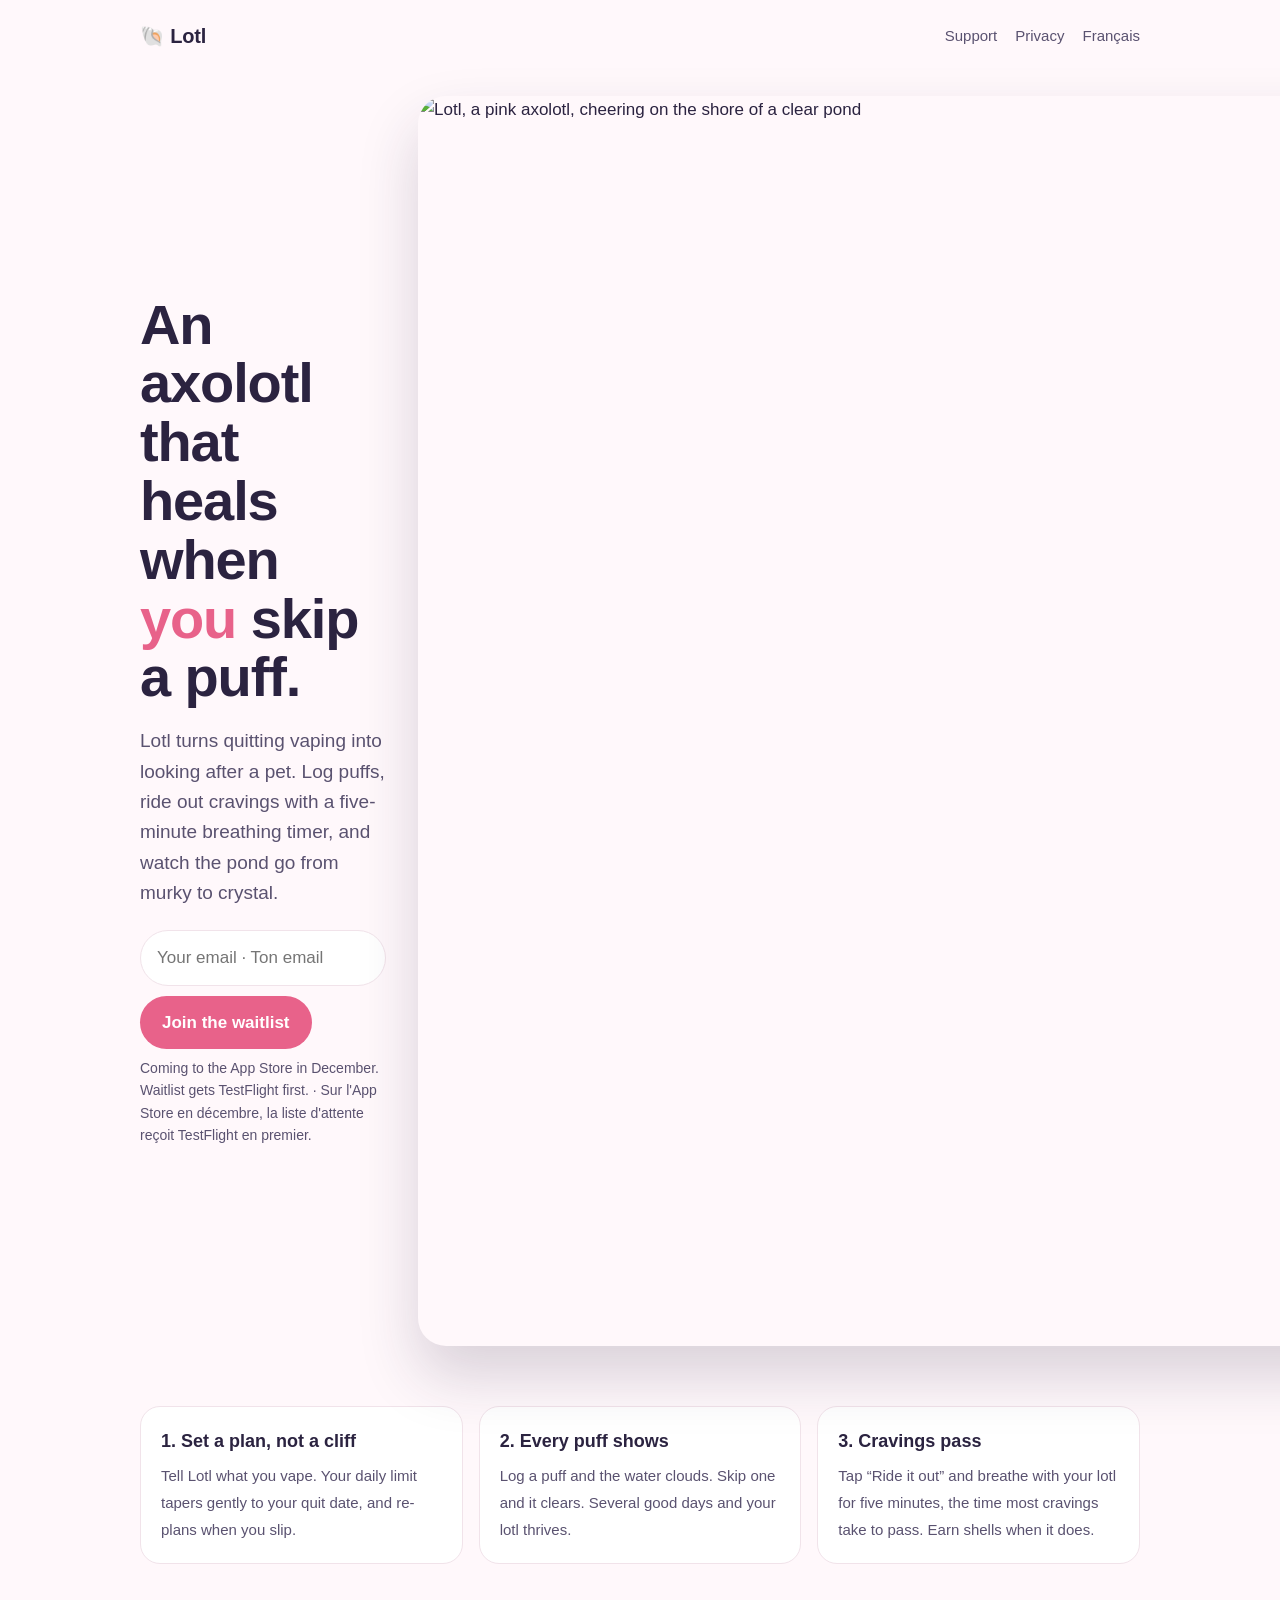
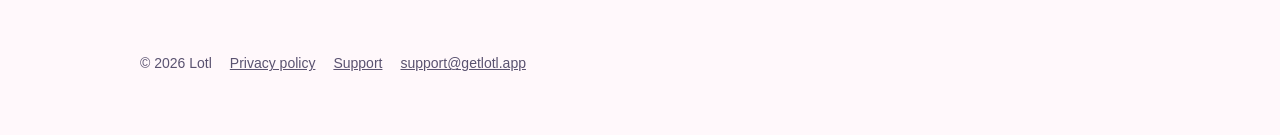
==== index.html @ adcc2e9e "Add site pages and custom domain" ====
<!doctype html>
<html lang="en">
<head>
<meta charset="utf-8">
<meta name="viewport" content="width=device-width, initial-scale=1">
<title>Lotl, quit vaping with a pet</title>
<meta name="description" content="Lotl is a quit-vaping app with an axolotl that heals when you skip a puff. Log puffs, ride out cravings, watch the pond clear.">
<meta property="og:title" content="Lotl, quit vaping with a pet">
<meta property="og:description" content="An axolotl that heals when you skip a puff.">
<meta property="og:image" content="https://getlotl.app/img/hero-cheer.webp">
<style>
  :root { --bg:#FFF8FB; --ink:#2B2340; --soft:#5A5270; --pink:#E8628A; --pinkSoft:#F7A8C4; --teal:#5FD3E0; --card:#FFFFFF; --line:#F1E3EA; }
  @media (prefers-color-scheme: dark) { :root { --bg:#17121F; --ink:#F4EEF6; --soft:#B9B0C6; --card:#211A2C; --line:#352B44; } }
  * { box-sizing: border-box; }
  body { margin:0; background:var(--bg); color:var(--ink); font: 17px/1.6 -apple-system, BlinkMacSystemFont, "Segoe UI", Roboto, sans-serif; }
  header { max-width: 1040px; margin: 0 auto; padding: 20px; display:flex; justify-content:space-between; align-items:center; }
  .brand { font-weight: 800; font-size: 20px; letter-spacing:-0.01em; }
  nav a { color: var(--soft); text-decoration:none; margin-left: 18px; font-size: 15px; }
  .hero { max-width: 1040px; margin: 0 auto; padding: 24px 20px 48px; display:grid; grid-template-columns: 1.1fr 0.9fr; gap: 32px; align-items:center; }
  h1 { font-size: clamp(34px, 5vw, 56px); line-height: 1.05; margin: 0 0 14px; letter-spacing:-0.02em; }
  h1 em { font-style: normal; color: var(--pink); }
  .lede { font-size: 19px; color: var(--soft); max-width: 46ch; }
  .cta { display:inline-flex; gap:10px; align-items:center; margin-top: 22px; padding: 14px 22px; background: var(--ink); color:#fff; border-radius: 999px; text-decoration:none; font-weight:600; }
  .cta.soon { background: var(--line); color: var(--soft); }
  .waitlist { margin-top: 22px; display:flex; flex-wrap:wrap; gap:10px; max-width: 460px; }
  .waitlist input { flex: 1 1 220px; padding: 13px 16px; border-radius: 999px; border: 1px solid var(--line); background: var(--card); color: var(--ink); font: inherit; }
  .waitlist button { padding: 13px 22px; border-radius: 999px; border: 0; background: var(--pink); color:#fff; font: inherit; font-weight: 600; cursor: pointer; }
  .waitlist-note { margin: 8px 0 0; font-size: 14px; color: var(--soft); }
  .art { position:relative; }
  .art img { width:100%; border-radius: 28px; display:block; box-shadow: 0 30px 60px rgba(43,35,64,0.18); }
  .how { max-width: 1040px; margin: 0 auto; padding: 12px 20px 64px; display:grid; grid-template-columns: repeat(3, 1fr); gap: 16px; }
  .step { background: var(--card); border: 1px solid var(--line); border-radius: 20px; padding: 20px; }
  .step b { display:block; font-size: 18px; margin-bottom: 6px; }
  .step span { color: var(--soft); font-size: 15px; }
  footer { max-width: 1040px; margin: 0 auto; padding: 24px 20px 60px; color: var(--soft); font-size: 14px; display:flex; gap: 18px; flex-wrap:wrap; }
  footer a { color: var(--soft); }
  @media (max-width: 720px) { .hero { grid-template-columns: 1fr; } .how { grid-template-columns: 1fr; } .art { order: -1; } }
</style>
</head>
<body>
<header>
  <div class="brand">🐚 Lotl</div>
  <nav><a href="/support">Support</a><a href="/privacy">Privacy</a><a href="/fr/support">Français</a></nav>
</header>

<section class="hero">
  <div>
    <h1>An axolotl that heals when <em>you</em> skip a puff.</h1>
    <p class="lede">Lotl turns quitting vaping into looking after a pet. Log puffs, ride out cravings with a five-minute breathing timer, and watch the pond go from murky to crystal.</p>
    <!-- Waitlist: Kit form "Lotl waitlist" (id 10209842), created 18 Nov 2026. Action and field name match the HTML embed Kit generates for it. -->
    <form class="waitlist" action="https://app.kit.com/forms/10209842/subscriptions" method="post" data-sv-form="10209842">
      <input type="email" name="email_address" required placeholder="Your email · Ton email" aria-label="Email" autocomplete="email">
      <button type="submit">Join the waitlist</button>
    </form>
    <p class="waitlist-note">Coming to the App Store in December. Waitlist gets TestFlight first. · Sur l'App Store en décembre, la liste d'attente reçoit TestFlight en premier.</p>
  </div>
  <div class="art"><img src="img/hero-cheer.webp" alt="Lotl, a pink axolotl, cheering on the shore of a clear pond" width="1000" height="1250"></div>
</section>

<section class="how">
  <div class="step"><b>1. Set a plan, not a cliff</b><span>Tell Lotl what you vape. Your daily limit tapers gently to your quit date, and re-plans when you slip.</span></div>
  <div class="step"><b>2. Every puff shows</b><span>Log a puff and the water clouds. Skip one and it clears. Several good days and your lotl thrives.</span></div>
  <div class="step"><b>3. Cravings pass</b><span>Tap “Ride it out” and breathe with your lotl for five minutes, the time most cravings take to pass. Earn shells when it does.</span></div>
</section>

<footer>
  <span>© 2026 Lotl</span>
  <a href="/privacy">Privacy policy</a>
  <a href="/support">Support</a>
  <a href="mailto:support@getlotl.app">support@getlotl.app</a>
</footer>
</body>
</html>
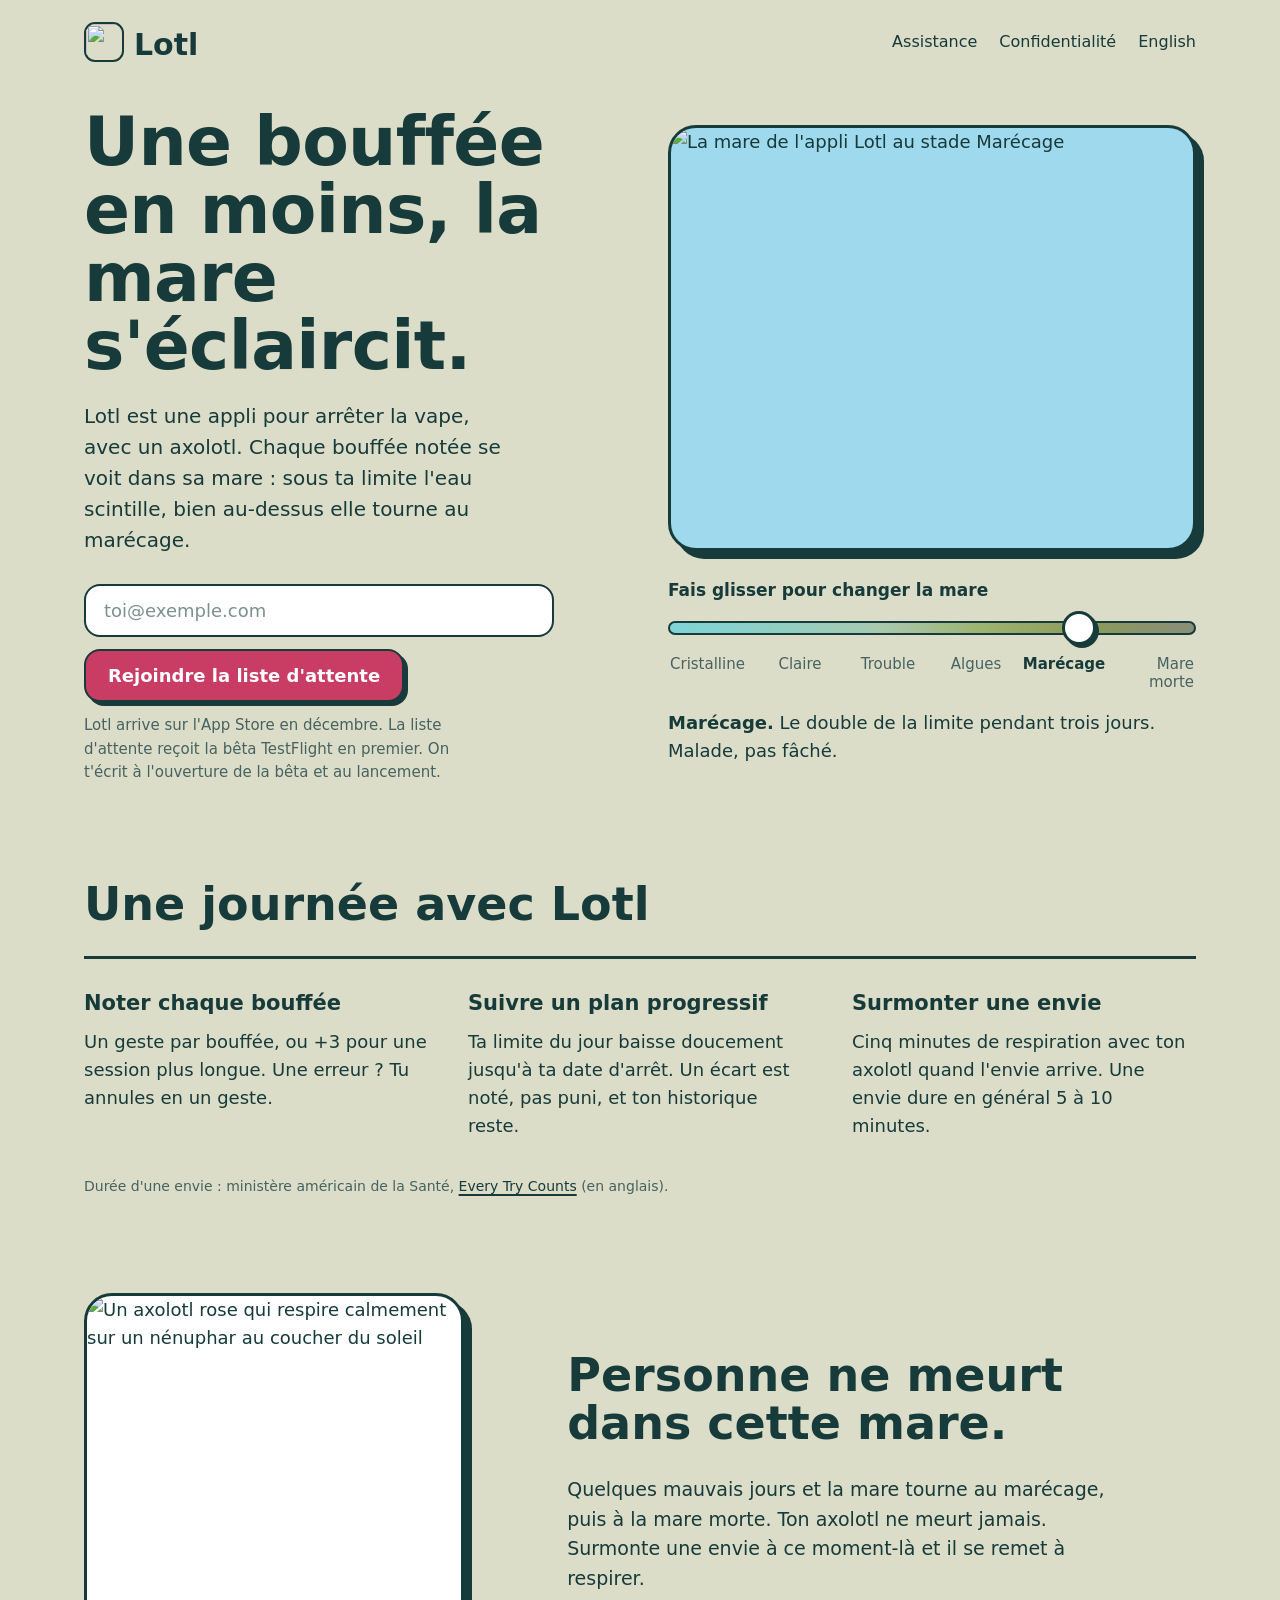
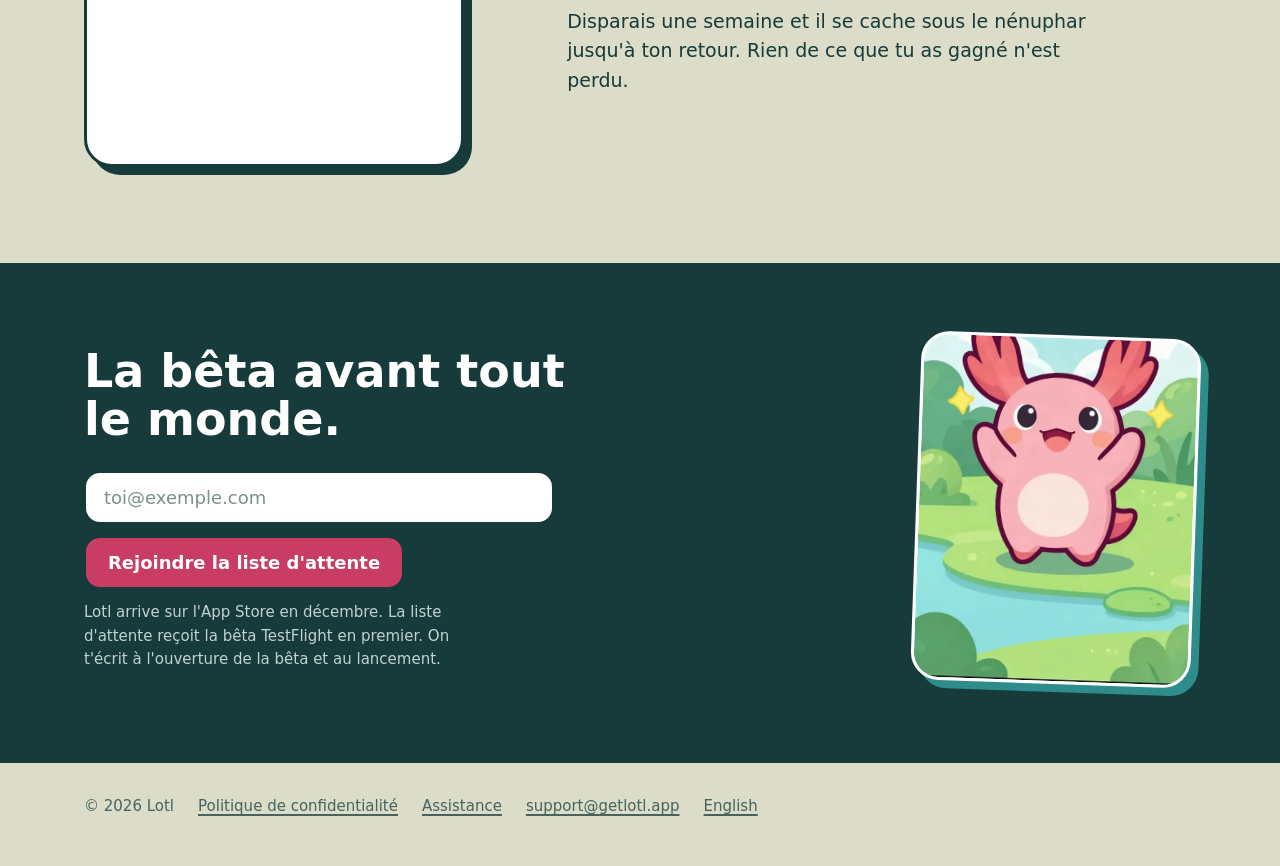
==== commit bc6377f0: "Redesign: live pond demo, French home, shared styles" ====
--- a/index.html
+++ b/index.html
@@ -1,73 +1,96 @@
 <!doctype html>
-<html lang="en">
+<html lang="fr">
 <head>
 <meta charset="utf-8">
 <meta name="viewport" content="width=device-width, initial-scale=1">
-<title>Lotl, quit vaping with a pet</title>
-<meta name="description" content="Lotl is a quit-vaping app with an axolotl that heals when you skip a puff. Log puffs, ride out cravings, watch the pond clear.">
-<meta property="og:title" content="Lotl, quit vaping with a pet">
-<meta property="og:description" content="An axolotl that heals when you skip a puff.">
-<meta property="og:image" content="https://getlotl.app/img/hero-cheer.webp">
-<style>
-  :root { --bg:#FFF8FB; --ink:#2B2340; --soft:#5A5270; --pink:#E8628A; --pinkSoft:#F7A8C4; --teal:#5FD3E0; --card:#FFFFFF; --line:#F1E3EA; }
-  @media (prefers-color-scheme: dark) { :root { --bg:#17121F; --ink:#F4EEF6; --soft:#B9B0C6; --card:#211A2C; --line:#352B44; } }
-  * { box-sizing: border-box; }
-  body { margin:0; background:var(--bg); color:var(--ink); font: 17px/1.6 -apple-system, BlinkMacSystemFont, "Segoe UI", Roboto, sans-serif; }
-  header { max-width: 1040px; margin: 0 auto; padding: 20px; display:flex; justify-content:space-between; align-items:center; }
-  .brand { font-weight: 800; font-size: 20px; letter-spacing:-0.01em; }
-  nav a { color: var(--soft); text-decoration:none; margin-left: 18px; font-size: 15px; }
-  .hero { max-width: 1040px; margin: 0 auto; padding: 24px 20px 48px; display:grid; grid-template-columns: 1.1fr 0.9fr; gap: 32px; align-items:center; }
-  h1 { font-size: clamp(34px, 5vw, 56px); line-height: 1.05; margin: 0 0 14px; letter-spacing:-0.02em; }
-  h1 em { font-style: normal; color: var(--pink); }
-  .lede { font-size: 19px; color: var(--soft); max-width: 46ch; }
-  .cta { display:inline-flex; gap:10px; align-items:center; margin-top: 22px; padding: 14px 22px; background: var(--ink); color:#fff; border-radius: 999px; text-decoration:none; font-weight:600; }
-  .cta.soon { background: var(--line); color: var(--soft); }
-  .waitlist { margin-top: 22px; display:flex; flex-wrap:wrap; gap:10px; max-width: 460px; }
-  .waitlist input { flex: 1 1 220px; padding: 13px 16px; border-radius: 999px; border: 1px solid var(--line); background: var(--card); color: var(--ink); font: inherit; }
-  .waitlist button { padding: 13px 22px; border-radius: 999px; border: 0; background: var(--pink); color:#fff; font: inherit; font-weight: 600; cursor: pointer; }
-  .waitlist-note { margin: 8px 0 0; font-size: 14px; color: var(--soft); }
-  .art { position:relative; }
-  .art img { width:100%; border-radius: 28px; display:block; box-shadow: 0 30px 60px rgba(43,35,64,0.18); }
-  .how { max-width: 1040px; margin: 0 auto; padding: 12px 20px 64px; display:grid; grid-template-columns: repeat(3, 1fr); gap: 16px; }
-  .step { background: var(--card); border: 1px solid var(--line); border-radius: 20px; padding: 20px; }
-  .step b { display:block; font-size: 18px; margin-bottom: 6px; }
-  .step span { color: var(--soft); font-size: 15px; }
-  footer { max-width: 1040px; margin: 0 auto; padding: 24px 20px 60px; color: var(--soft); font-size: 14px; display:flex; gap: 18px; flex-wrap:wrap; }
-  footer a { color: var(--soft); }
-  @media (max-width: 720px) { .hero { grid-template-columns: 1fr; } .how { grid-template-columns: 1fr; } .art { order: -1; } }
-</style>
+<title>Lotl : arrêter la vape avec un axolotl</title>
+<meta name="description" content="Lotl est une appli pour arrêter la vape, avec un axolotl. Note tes bouffées et sa mare s&#x27;éclaircit ou se trouble. Surmonte tes envies avec lui. Sur l&#x27;App Store en décembre.">
+<link rel="alternate" hreflang="en" href="https://getlotl.app/">
+<link rel="alternate" hreflang="fr" href="https://getlotl.app/fr/">
+<meta property="og:type" content="website">
+<meta property="og:url" content="https://getlotl.app/fr/">
+<meta property="og:title" content="Lotl : arrêter la vape avec un axolotl">
+<meta property="og:description" content="Lotl est une appli pour arrêter la vape, avec un axolotl. Note tes bouffées et sa mare s&#x27;éclaircit ou se trouble. Surmonte tes envies avec lui. Sur l&#x27;App Store en décembre.">
+<meta property="og:image" content="https://getlotl.app/img/share.jpg">
+<meta name="twitter:card" content="summary_large_image">
+<meta name="theme-color" content="#E3F4F2">
+<link rel="icon" href="/favicon.png" type="image/png">
+<link rel="apple-touch-icon" href="/apple-touch-icon.png">
+<link rel="preload" href="/fonts/gluten-latin-700-normal.woff2" as="font" type="font/woff2" crossorigin>
+<link rel="stylesheet" href="/site.css">
+<script>document.documentElement.className='js'</script>
 </head>
 <body>
-<header>
-  <div class="brand">🐚 Lotl</div>
-  <nav><a href="/support">Support</a><a href="/privacy">Privacy</a><a href="/fr/support">Français</a></nav>
-</header>
-
-<section class="hero">
-  <div>
-    <h1>An axolotl that heals when <em>you</em> skip a puff.</h1>
-    <p class="lede">Lotl turns quitting vaping into looking after a pet. Log puffs, ride out cravings with a five-minute breathing timer, and watch the pond go from murky to crystal.</p>
-    <!-- Waitlist: Kit form "Lotl waitlist" (id 10209842), created 18 Nov 2026. Action and field name match the HTML embed Kit generates for it. -->
-    <form class="waitlist" action="https://app.kit.com/forms/10209842/subscriptions" method="post" data-sv-form="10209842">
-      <input type="email" name="email_address" required placeholder="Your email · Ton email" aria-label="Email" autocomplete="email">
-      <button type="submit">Join the waitlist</button>
-    </form>
-    <p class="waitlist-note">Coming to the App Store in December. Waitlist gets TestFlight first. · Sur l'App Store en décembre, la liste d'attente reçoit TestFlight en premier.</p>
+<header class="top wrap"><a class="brand" href="/fr/" aria-label="Accueil Lotl"><img src="/img/icon-96.png" alt="" width="40" height="40"><span>Lotl</span></a><nav><a href="/fr/support">Assistance</a><a href="/fr/privacy" class="opt">Confidentialité</a><a href="/" lang="en" hreflang="en">English</a></nav></header>
+<main>
+<section class="hero wrap">
+  <div class="copy">
+    <h1>Une bouffée en moins, la mare s&#x27;éclaircit.</h1>
+    <div class="after">
+      <p class="lede">Lotl est une appli pour arrêter la vape, avec un axolotl. Chaque bouffée notée se voit dans sa mare : sous ta limite l&#x27;eau scintille, bien au-dessus elle tourne au marécage.</p>
+      <form class="signup" action="https://app.kit.com/forms/10209842/subscriptions" method="post" data-sv-form="10209842"><label class="sr" for="email1">Ton e-mail</label><input id="email1" type="email" name="email_address" required placeholder="toi@exemple.com" autocomplete="email"><button type="submit">Rejoindre la liste d&#x27;attente</button></form>
+      <p class="note">Lotl arrive sur l&#x27;App Store en décembre. La liste d&#x27;attente reçoit la bêta TestFlight en premier. On t&#x27;écrit à l&#x27;ouverture de la bêta et au lancement.</p>
+    </div>
   </div>
-  <div class="art"><img src="img/hero-cheer.webp" alt="Lotl, a pink axolotl, cheering on the shore of a clear pond" width="1000" height="1250"></div>
+  <div class="demo">
+    <div class="pond sticker" id="pond"><img src="/img/pond/crystal.webp" srcset="/img/pond/crystal-720.webp 720w, /img/pond/crystal.webp 1080w" sizes="(max-width: 900px) 92vw, 600px" width="1080" height="870" alt="La mare de l&#x27;appli Lotl au stade Cristalline" class="on"><img src="/img/pond/clear.webp" srcset="/img/pond/clear-720.webp 720w, /img/pond/clear.webp 1080w" sizes="(max-width: 900px) 92vw, 600px" width="1080" height="870" alt="La mare de l&#x27;appli Lotl au stade Claire" loading="eager"><img src="/img/pond/cloudy.webp" srcset="/img/pond/cloudy-720.webp 720w, /img/pond/cloudy.webp 1080w" sizes="(max-width: 900px) 92vw, 600px" width="1080" height="870" alt="La mare de l&#x27;appli Lotl au stade Trouble" loading="eager"><img src="/img/pond/algae.webp" srcset="/img/pond/algae-720.webp 720w, /img/pond/algae.webp 1080w" sizes="(max-width: 900px) 92vw, 600px" width="1080" height="870" alt="La mare de l&#x27;appli Lotl au stade Algues" loading="eager"><img src="/img/pond/swamp.webp" srcset="/img/pond/swamp-720.webp 720w, /img/pond/swamp.webp 1080w" sizes="(max-width: 900px) 92vw, 600px" width="1080" height="870" alt="La mare de l&#x27;appli Lotl au stade Marécage" loading="eager"><img src="/img/pond/dead.webp" srcset="/img/pond/dead-720.webp 720w, /img/pond/dead.webp 1080w" sizes="(max-width: 900px) 92vw, 600px" width="1080" height="870" alt="La mare de l&#x27;appli Lotl au stade Mare morte" loading="eager"></div>
+    <div class="dial">
+      <label for="stage">Fais glisser pour changer la mare</label>
+      <input id="stage" type="range" min="0" max="5" step="1" value="0" aria-valuetext="Cristalline">
+      <ul class="stages"><li><button type="button" data-i="0" aria-pressed="true">Cristalline</button></li><li><button type="button" data-i="1" aria-pressed="false">Claire</button></li><li><button type="button" data-i="2" aria-pressed="false">Trouble</button></li><li><button type="button" data-i="3" aria-pressed="false">Algues</button></li><li><button type="button" data-i="4" aria-pressed="false">Marécage</button></li><li><button type="button" data-i="5" aria-pressed="false">Mare morte</button></li></ul>
+      <p class="caption" id="caption" aria-live="polite"><b>Cristalline.</b> Sous ta limite depuis plusieurs jours. L&#x27;eau scintille.</p>
+    </div>
+  </div>
 </section>
 
-<section class="how">
-  <div class="step"><b>1. Set a plan, not a cliff</b><span>Tell Lotl what you vape. Your daily limit tapers gently to your quit date, and re-plans when you slip.</span></div>
-  <div class="step"><b>2. Every puff shows</b><span>Log a puff and the water clouds. Skip one and it clears. Several good days and your lotl thrives.</span></div>
-  <div class="step"><b>3. Cravings pass</b><span>Tap “Ride it out” and breathe with your lotl for five minutes, the time most cravings take to pass. Earn shells when it does.</span></div>
+<section class="day wrap">
+  <h2>Une journée avec Lotl</h2>
+  <ul><li><h3>Noter chaque bouffée</h3><p>Un geste par bouffée, ou +3 pour une session plus longue. Une erreur ? Tu annules en un geste.</p></li><li><h3>Suivre un plan progressif</h3><p>Ta limite du jour baisse doucement jusqu&#x27;à ta date d&#x27;arrêt. Un écart est noté, pas puni, et ton historique reste.</p></li><li><h3>Surmonter une envie</h3><p>Cinq minutes de respiration avec ton axolotl quand l&#x27;envie arrive. Une envie dure en général 5 à 10 minutes.</p></li></ul>
+  <p class="source">Durée d'une envie : ministère américain de la Santé, <a href="https://everytrycounts.betobaccofree.hhs.gov">Every Try Counts</a> (en anglais).</p>
 </section>
 
-<footer>
-  <span>© 2026 Lotl</span>
-  <a href="/privacy">Privacy policy</a>
-  <a href="/support">Support</a>
-  <a href="mailto:support@getlotl.app">support@getlotl.app</a>
-</footer>
+<section class="safe wrap">
+  <div class="sticker"><img src="/img/breathe.webp" width="720" height="900" alt="Un axolotl rose qui respire calmement sur un nénuphar au coucher du soleil" loading="lazy"></div>
+  <div><h2>Personne ne meurt dans cette mare.</h2><p>Quelques mauvais jours et la mare tourne au marécage, puis à la mare morte. Ton axolotl ne meurt jamais. Surmonte une envie à ce moment-là et il se remet à respirer.</p><p>Disparais une semaine et il se cache sous le nénuphar jusqu&#x27;à ton retour. Rien de ce que tu as gagné n&#x27;est perdu.</p></div>
+</section>
+
+<section class="cta">
+  <div class="wrap">
+    <div>
+      <h2>La bêta avant tout le monde.</h2>
+      <form class="signup" action="https://app.kit.com/forms/10209842/subscriptions" method="post" data-sv-form="10209842"><label class="sr" for="email2">Ton e-mail</label><input id="email2" type="email" name="email_address" required placeholder="toi@exemple.com" autocomplete="email"><button type="submit">Rejoindre la liste d&#x27;attente</button></form>
+      <p class="note">Lotl arrive sur l&#x27;App Store en décembre. La liste d&#x27;attente reçoit la bêta TestFlight en premier. On t&#x27;écrit à l&#x27;ouverture de la bêta et au lancement.</p>
+    </div>
+    <div class="sticker"><img src="/img/hero-cheer.webp" width="640" height="800" alt="Un axolotl rose qui lève les bras de joie au bord d&#x27;une mare claire" loading="lazy"></div>
+  </div>
+</section>
+</main>
+<footer class="foot wrap"><span>© 2026 Lotl</span><a href="/fr/privacy">Politique de confidentialité</a><a href="/fr/support">Assistance</a><a href="mailto:support@getlotl.app">support@getlotl.app</a><a href="/">English</a></footer>
+<script>
+(() => {
+  const D = {"names": ["Cristalline", "Claire", "Trouble", "Algues", "Marécage", "Mare morte"], "captions": ["Sous ta limite depuis plusieurs jours. L'eau scintille.", "Tu suis ton plan. C'est là que se passent la plupart des jours.", "Un peu au-dessus, jour après jour. L'eau commence à se troubler.", "Bien au-dessus de la limite. Les algues arrivent et ton axolotl fatigue.", "Le double de la limite pendant trois jours. Malade, pas fâché.", "Le triple de la limite. Il ne meurt pas pour autant : surmonte une envie et il se remet à respirer."], "page": ["#E3F4F2", "#E2F1EC", "#E2ECE3", "#DFE5D3", "#DBDDC8", "#D6D6C7"]};
+  const range = document.getElementById('stage'), cap = document.getElementById('caption');
+  const imgs = [...document.querySelectorAll('#pond img')], btns = [...document.querySelectorAll('.stages button')];
+  let timer = null;
+  const show = (i) => {
+    imgs.forEach((im, k) => im.classList.toggle('on', k === i));
+    btns.forEach((b, k) => b.setAttribute('aria-pressed', k === i ? 'true' : 'false'));
+    range.value = i; range.setAttribute('aria-valuetext', D.names[i]);
+    const b = document.createElement('b'); b.textContent = D.names[i] + '.';
+    cap.replaceChildren(b, ' ' + D.captions[i]);
+    document.documentElement.style.setProperty('--page', D.page[i]);
+  };
+  const stop = () => { if (timer) { clearInterval(timer); timer = null; } };
+  range.addEventListener('input', () => { stop(); show(+range.value); });
+  btns.forEach((b) => b.addEventListener('click', () => { stop(); show(+b.dataset.i); }));
+  // One orchestrated moment: the pond starts as a swamp and clears once, unless motion is reduced.
+  if (!matchMedia('(prefers-reduced-motion: reduce)').matches) {
+    show(4);
+    let i = 4;
+    const start = () => { setTimeout(() => { timer = setInterval(() => { i -= 1; show(i); if (i === 0) stop(); }, 650); }, 900); };
+    Promise.all(imgs.map((im) => im.complete ? 0 : new Promise((r) => { im.onload = im.onerror = r; }))).then(start);
+  }
+})();
+</script>
 </body>
 </html>
--- a/site.css
+++ b/site.css
@@ -0,0 +1,153 @@
+/* Lotl site. Fonts are self-hosted (SIL Open Font License): Gluten for display, Figtree for text. */
+@font-face { font-family: "Gluten"; font-weight: 700; font-display: swap; src: url(/fonts/gluten-latin-700-normal.woff2) format("woff2"); }
+@font-face { font-family: "Figtree"; font-weight: 400; font-display: swap; src: url(/fonts/figtree-latin-400-normal.woff2) format("woff2"); }
+@font-face { font-family: "Figtree"; font-weight: 700; font-display: swap; src: url(/fonts/figtree-latin-700-normal.woff2) format("woff2"); }
+
+:root {
+  color-scheme: light;
+  --ink: #173A3A;        /* deep pond, all text and outlines */
+  --ink-soft: #476260;
+  --coral: #C93D64;      /* the gills, the one action colour */
+  --coral-press: #B1325A;
+  --teal: #2E8C8A;       /* focus and links on dark */
+  --paper: #FFFFFF;
+  --page: #E3F4F2;       /* clear water; the home page murks this as the pond does */
+  --line: rgba(23, 58, 58, 0.16);
+  --display: "Gluten", "Figtree", ui-rounded, system-ui, sans-serif;
+  --text: "Figtree", system-ui, -apple-system, "Segoe UI", sans-serif;
+}
+
+* { box-sizing: border-box; }
+html { -webkit-text-size-adjust: 100%; }
+body {
+  margin: 0; background: var(--page); color: var(--ink);
+  font: 18px/1.55 var(--text);
+  transition: background-color 600ms ease;
+}
+img { max-width: 100%; height: auto; display: block; }
+a { color: var(--ink); text-decoration-thickness: 2px; text-underline-offset: 3px; }
+a:hover { color: var(--coral); }
+:focus-visible { outline: 3px solid var(--teal); outline-offset: 3px; border-radius: 6px; }
+.sr { position: absolute; width: 1px; height: 1px; overflow: hidden; clip: rect(0 0 0 0); white-space: nowrap; }
+.wrap { max-width: 1160px; margin: 0 auto; padding: 0 24px; }
+
+/* Header and footer, shared by every page */
+.top { display: flex; align-items: center; justify-content: space-between; gap: 16px; padding-top: 22px; padding-bottom: 22px; }
+.brand { display: inline-flex; align-items: center; gap: 10px; text-decoration: none; }
+.brand img { width: 40px; height: 40px; border-radius: 11px; border: 2px solid var(--ink); }
+.brand span { font: 700 30px/1 var(--display); padding-top: 6px; }
+.top nav { display: flex; gap: 22px; font-size: 16px; }
+.top nav a { text-decoration: none; }
+.top nav a:hover { text-decoration: underline; }
+.foot { display: flex; flex-wrap: wrap; gap: 10px 24px; padding-top: 32px; padding-bottom: 48px; font-size: 15px; color: var(--ink-soft); }
+.foot a { color: var(--ink-soft); }
+
+/* Sticker objects: the outline and offset shadow echo the art's thick ink lines */
+.sticker { border: 3px solid var(--ink); border-radius: 28px; box-shadow: 8px 8px 0 var(--ink); overflow: hidden; background: var(--paper); }
+
+/* Home: hero */
+.hero { display: grid; grid-template-columns: 1fr 1fr; gap: 56px; align-items: center; padding-top: 24px; padding-bottom: 72px; }
+.hero h1 { font: 700 clamp(44px, 5.3vw, 68px)/1.0 var(--display); letter-spacing: -0.01em; margin: 0 0 22px; }
+.lede { font-size: 20px; max-width: 34ch; margin: 0 0 28px; }
+.note { font-size: 15px; color: var(--ink-soft); margin: 12px 0 0; max-width: 40ch; }
+
+.signup { display: flex; flex-wrap: wrap; gap: 12px; max-width: 470px; }
+.signup input {
+  flex: 1 1 220px; min-width: 0; padding: 14px 18px; font: 18px var(--text); color: var(--ink);
+  background: var(--paper); border: 2.5px solid var(--ink); border-radius: 16px;
+}
+.signup input::placeholder { color: #7C908E; }
+.signup button {
+  padding: 14px 22px; font: 700 18px var(--text); color: #fff; background: var(--coral);
+  border: 2.5px solid var(--ink); border-radius: 16px; box-shadow: 4px 4px 0 var(--ink); cursor: pointer;
+  transition: transform 80ms ease, box-shadow 80ms ease, background-color 120ms ease;
+}
+.signup button:hover { background: var(--coral-press); }
+.signup button:active { transform: translate(3px, 3px); box-shadow: 1px 1px 0 var(--ink); }
+
+/* Home: the pond demo */
+.pond { position: relative; aspect-ratio: 1080 / 870; background: #9fd9ee; }
+.pond img { position: absolute; inset: 0; width: 100%; height: 100%; object-fit: cover; opacity: 0; transition: opacity 380ms ease; }
+.pond img.on { opacity: 1; }
+.dial { margin-top: 26px; }
+.dial label { display: block; font-weight: 700; font-size: 17px; margin-bottom: 10px; }
+.dial input[type=range] {
+  -webkit-appearance: none; appearance: none; width: 100%; height: 14px; margin: 8px 0; border-radius: 99px;
+  border: 2.5px solid var(--ink); cursor: pointer;
+  background: linear-gradient(90deg, #7FD3D6 0%, #8FCFC4 20%, #A9C9AE 40%, #9DB36F 60%, #8C9A5B 80%, #8A8E79 100%);
+}
+.dial input[type=range]::-webkit-slider-thumb { -webkit-appearance: none; width: 34px; height: 34px; border-radius: 50%; background: var(--paper); border: 3px solid var(--ink); box-shadow: 3px 3px 0 var(--ink); }
+.dial input[type=range]::-moz-range-thumb { width: 28px; height: 28px; border-radius: 50%; background: var(--paper); border: 3px solid var(--ink); box-shadow: 3px 3px 0 var(--ink); }
+.stages { display: grid; grid-template-columns: repeat(6, 1fr); margin: 6px 0 0; padding: 0; list-style: none; }
+.stages button {
+  width: 100%; padding: 6px 2px; background: none; border: 0; font: 15px var(--text); color: var(--ink-soft); cursor: pointer; text-align: center;
+}
+.stages li:first-child button { text-align: left; }
+.stages li:last-child button { text-align: right; }
+.stages button[aria-pressed=true] { color: var(--ink); font-weight: 700; }
+.caption { min-height: 3.2em; margin: 12px 0 0; font-size: 18px; }
+.caption b { font-weight: 700; }
+html:not(.js) .dial { display: none; }
+
+/* Home: what you do each day */
+.day { padding-top: 24px; padding-bottom: 80px; }
+.day h2, .safe h2, .cta h2 { font: 700 clamp(34px, 4vw, 46px)/1.05 var(--display); margin: 0 0 28px; }
+.day ul { display: grid; grid-template-columns: repeat(3, 1fr); gap: 40px; margin: 0; padding: 28px 0 0; list-style: none; border-top: 3px solid var(--ink); }
+.day h3 { font-size: 21px; margin: 0 0 8px; }
+.day p { margin: 0; max-width: 32ch; }
+.day .source { font-size: 14px; color: var(--ink-soft); margin: 36px 0 0; max-width: none; }
+
+/* Home: nobody dies */
+.safe { display: grid; grid-template-columns: 4fr 6fr; gap: 64px; align-items: center; padding-top: 16px; padding-bottom: 96px; }
+.safe .sticker { max-width: 380px; }
+.safe p { max-width: 46ch; margin: 0 0 14px; font-size: 19px; }
+
+/* Home: closing call to action on deep water */
+.cta { background: var(--ink); color: #fff; }
+.cta .wrap { display: grid; grid-template-columns: 1fr 280px; gap: 48px; align-items: center; padding-top: 72px; padding-bottom: 80px; }
+.cta .sticker { border-color: #fff; box-shadow: 8px 8px 0 var(--teal); transform: rotate(2deg); }
+.cta h2 { color: #fff; max-width: 16ch; }
+.cta .note { color: #BFD3D1; }
+.cta :focus-visible { outline-color: #8FE0DD; }
+
+/* Legal and support pages */
+.doc { max-width: 760px; padding-top: 24px; padding-bottom: 40px; }
+.doc h1 { font: 700 clamp(38px, 5vw, 54px)/1.02 var(--display); margin: 0 0 10px; }
+.doc h2 { font-size: 23px; margin: 40px 0 10px; }
+.doc .meta, .doc .lang { color: var(--ink-soft); }
+.doc .lang { font-size: 16px; margin: 0 0 18px; }
+.doc table { border-collapse: collapse; width: 100%; font-size: 16px; background: var(--paper); border: 2.5px solid var(--ink); border-radius: 16px; overflow: hidden; display: block; overflow-x: auto; }
+.doc td, .doc th { text-align: left; vertical-align: top; padding: 10px 12px; border-bottom: 1px solid var(--line); }
+.doc th { font-weight: 700; }
+.doc details { background: var(--paper); border: 2.5px solid var(--ink); border-radius: 16px; padding: 12px 16px; margin: 10px 0; }
+.doc summary { font-weight: 700; cursor: pointer; }
+.doc details p { margin: 10px 0 2px; }
+
+@media (max-width: 900px) {
+  .hero { grid-template-columns: 1fr; gap: 28px; padding-bottom: 56px; }
+  .hero .copy { display: contents; }
+  .hero h1 { order: 1; margin-bottom: 0; }
+  .hero .demo { order: 2; }
+  .hero .after { order: 3; }
+  .day ul { grid-template-columns: 1fr; gap: 26px; }
+  .safe { grid-template-columns: 1fr; gap: 32px; padding-bottom: 72px; }
+  .safe .sticker { max-width: 300px; }
+  .cta .wrap { grid-template-columns: 1fr; gap: 36px; }
+  .cta .sticker { max-width: 220px; order: -1; }
+}
+@media (max-width: 520px) {
+  body { font-size: 17px; }
+  .wrap { padding-left: 18px; padding-right: 18px; }
+  .stages { display: none; }
+  .top { padding-top: 16px; padding-bottom: 16px; }
+  .top nav .opt { display: none; }
+  .top nav { gap: 14px; font-size: 15px; }
+  .brand span { font-size: 26px; }
+  .sticker { border-radius: 22px; box-shadow: 6px 6px 0 var(--ink); }
+  .lede { font-size: 18px; }
+}
+@media (prefers-reduced-motion: reduce) {
+  body, .pond img, .signup button { transition: none; }
+}
+.doc .btn { display: inline-block; margin-top: 8px; padding: 12px 20px; color: #fff; background: var(--coral); border: 2.5px solid var(--ink); border-radius: 16px; box-shadow: 4px 4px 0 var(--ink); font-weight: 700; text-decoration: none; }
+.doc .btn:hover { background: var(--coral-press); color: #fff; }
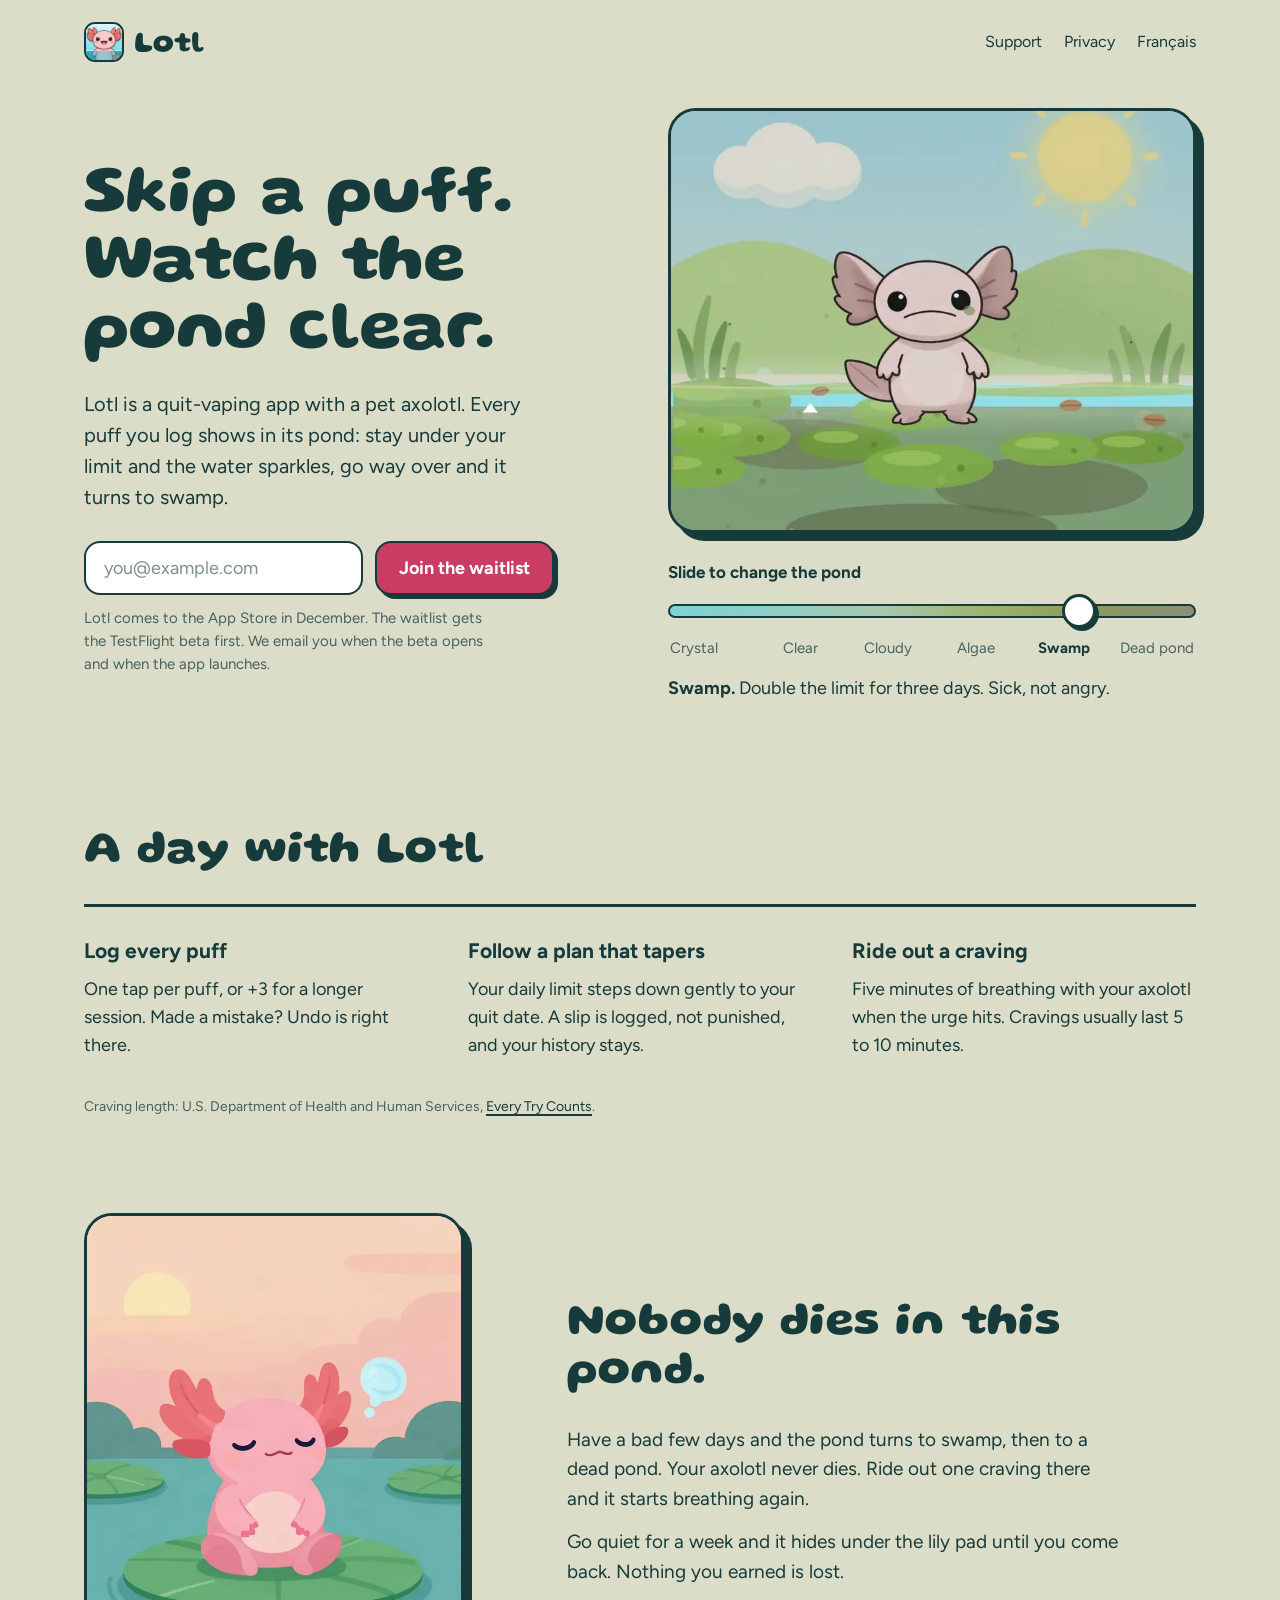
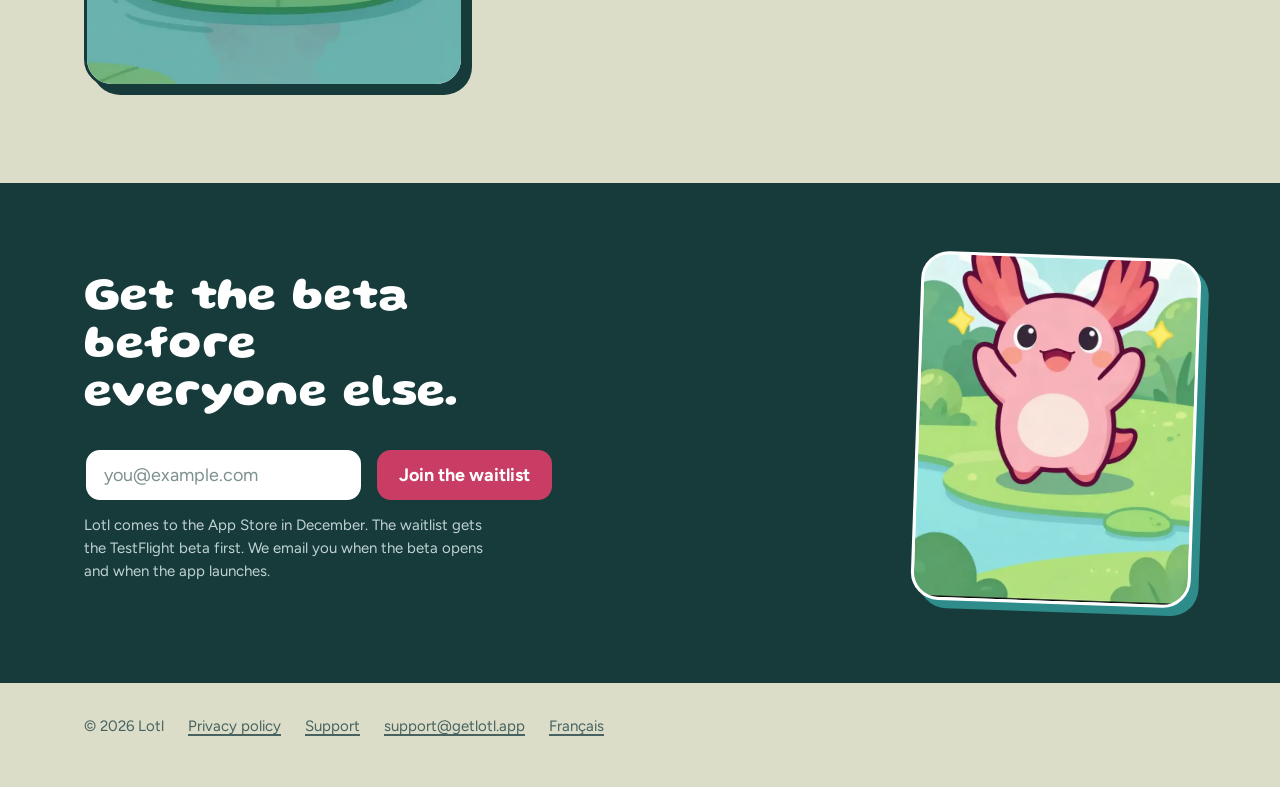
==== commit 188e7911: "English pages and flat asset paths" ====
--- a/index.html
+++ b/index.html
@@ -1,74 +1,74 @@
 <!doctype html>
-<html lang="fr">
+<html lang="en">
 <head>
 <meta charset="utf-8">
 <meta name="viewport" content="width=device-width, initial-scale=1">
-<title>Lotl : arrêter la vape avec un axolotl</title>
-<meta name="description" content="Lotl est une appli pour arrêter la vape, avec un axolotl. Note tes bouffées et sa mare s&#x27;éclaircit ou se trouble. Surmonte tes envies avec lui. Sur l&#x27;App Store en décembre.">
+<title>Lotl: quit vaping with a pet axolotl</title>
+<meta name="description" content="Lotl is a quit-vaping app with a pet axolotl. Log your puffs and its pond clears or clouds. Ride out cravings together. On the App Store in December.">
 <link rel="alternate" hreflang="en" href="https://getlotl.app/">
 <link rel="alternate" hreflang="fr" href="https://getlotl.app/fr/">
 <meta property="og:type" content="website">
-<meta property="og:url" content="https://getlotl.app/fr/">
-<meta property="og:title" content="Lotl : arrêter la vape avec un axolotl">
-<meta property="og:description" content="Lotl est une appli pour arrêter la vape, avec un axolotl. Note tes bouffées et sa mare s&#x27;éclaircit ou se trouble. Surmonte tes envies avec lui. Sur l&#x27;App Store en décembre.">
-<meta property="og:image" content="https://getlotl.app/img/share.jpg">
+<meta property="og:url" content="https://getlotl.app/">
+<meta property="og:title" content="Lotl: quit vaping with a pet axolotl">
+<meta property="og:description" content="Lotl is a quit-vaping app with a pet axolotl. Log your puffs and its pond clears or clouds. Ride out cravings together. On the App Store in December.">
+<meta property="og:image" content="https://getlotl.app/share.jpg">
 <meta name="twitter:card" content="summary_large_image">
 <meta name="theme-color" content="#E3F4F2">
 <link rel="icon" href="/favicon.png" type="image/png">
 <link rel="apple-touch-icon" href="/apple-touch-icon.png">
-<link rel="preload" href="/fonts/gluten-latin-700-normal.woff2" as="font" type="font/woff2" crossorigin>
+<link rel="preload" href="/gluten-latin-700-normal.woff2" as="font" type="font/woff2" crossorigin>
 <link rel="stylesheet" href="/site.css">
 <script>document.documentElement.className='js'</script>
 </head>
 <body>
-<header class="top wrap"><a class="brand" href="/fr/" aria-label="Accueil Lotl"><img src="/img/icon-96.png" alt="" width="40" height="40"><span>Lotl</span></a><nav><a href="/fr/support">Assistance</a><a href="/fr/privacy" class="opt">Confidentialité</a><a href="/" lang="en" hreflang="en">English</a></nav></header>
+<header class="top wrap"><a class="brand" href="/" aria-label="Lotl home"><img src="/icon-96.png" alt="" width="40" height="40"><span>Lotl</span></a><nav><a href="/support">Support</a><a href="/privacy" class="opt">Privacy</a><a href="/fr/" lang="fr" hreflang="fr">Français</a></nav></header>
 <main>
 <section class="hero wrap">
   <div class="copy">
-    <h1>Une bouffée en moins, la mare s&#x27;éclaircit.</h1>
+    <h1>Skip a puff. Watch the pond clear.</h1>
     <div class="after">
-      <p class="lede">Lotl est une appli pour arrêter la vape, avec un axolotl. Chaque bouffée notée se voit dans sa mare : sous ta limite l&#x27;eau scintille, bien au-dessus elle tourne au marécage.</p>
-      <form class="signup" action="https://app.kit.com/forms/10209842/subscriptions" method="post" data-sv-form="10209842"><label class="sr" for="email1">Ton e-mail</label><input id="email1" type="email" name="email_address" required placeholder="toi@exemple.com" autocomplete="email"><button type="submit">Rejoindre la liste d&#x27;attente</button></form>
-      <p class="note">Lotl arrive sur l&#x27;App Store en décembre. La liste d&#x27;attente reçoit la bêta TestFlight en premier. On t&#x27;écrit à l&#x27;ouverture de la bêta et au lancement.</p>
+      <p class="lede">Lotl is a quit-vaping app with a pet axolotl. Every puff you log shows in its pond: stay under your limit and the water sparkles, go way over and it turns to swamp.</p>
+      <form class="signup" action="https://app.kit.com/forms/10209842/subscriptions" method="post" data-sv-form="10209842"><label class="sr" for="email1">Your email</label><input id="email1" type="email" name="email_address" required placeholder="you@example.com" autocomplete="email"><button type="submit">Join the waitlist</button></form>
+      <p class="note">Lotl comes to the App Store in December. The waitlist gets the TestFlight beta first. We email you when the beta opens and when the app launches.</p>
     </div>
   </div>
   <div class="demo">
-    <div class="pond sticker" id="pond"><img src="/img/pond/crystal.webp" srcset="/img/pond/crystal-720.webp 720w, /img/pond/crystal.webp 1080w" sizes="(max-width: 900px) 92vw, 600px" width="1080" height="870" alt="La mare de l&#x27;appli Lotl au stade Cristalline" class="on"><img src="/img/pond/clear.webp" srcset="/img/pond/clear-720.webp 720w, /img/pond/clear.webp 1080w" sizes="(max-width: 900px) 92vw, 600px" width="1080" height="870" alt="La mare de l&#x27;appli Lotl au stade Claire" loading="eager"><img src="/img/pond/cloudy.webp" srcset="/img/pond/cloudy-720.webp 720w, /img/pond/cloudy.webp 1080w" sizes="(max-width: 900px) 92vw, 600px" width="1080" height="870" alt="La mare de l&#x27;appli Lotl au stade Trouble" loading="eager"><img src="/img/pond/algae.webp" srcset="/img/pond/algae-720.webp 720w, /img/pond/algae.webp 1080w" sizes="(max-width: 900px) 92vw, 600px" width="1080" height="870" alt="La mare de l&#x27;appli Lotl au stade Algues" loading="eager"><img src="/img/pond/swamp.webp" srcset="/img/pond/swamp-720.webp 720w, /img/pond/swamp.webp 1080w" sizes="(max-width: 900px) 92vw, 600px" width="1080" height="870" alt="La mare de l&#x27;appli Lotl au stade Marécage" loading="eager"><img src="/img/pond/dead.webp" srcset="/img/pond/dead-720.webp 720w, /img/pond/dead.webp 1080w" sizes="(max-width: 900px) 92vw, 600px" width="1080" height="870" alt="La mare de l&#x27;appli Lotl au stade Mare morte" loading="eager"></div>
+    <div class="pond sticker" id="pond"><img src="/crystal.webp" srcset="/crystal-720.webp 720w, /crystal.webp 1080w" sizes="(max-width: 900px) 92vw, 600px" width="1080" height="870" alt="The pond in the Lotl app at the Crystal stage" class="on"><img src="/clear.webp" srcset="/clear-720.webp 720w, /clear.webp 1080w" sizes="(max-width: 900px) 92vw, 600px" width="1080" height="870" alt="The pond in the Lotl app at the Clear stage" loading="eager"><img src="/cloudy.webp" srcset="/cloudy-720.webp 720w, /cloudy.webp 1080w" sizes="(max-width: 900px) 92vw, 600px" width="1080" height="870" alt="The pond in the Lotl app at the Cloudy stage" loading="eager"><img src="/algae.webp" srcset="/algae-720.webp 720w, /algae.webp 1080w" sizes="(max-width: 900px) 92vw, 600px" width="1080" height="870" alt="The pond in the Lotl app at the Algae stage" loading="eager"><img src="/swamp.webp" srcset="/swamp-720.webp 720w, /swamp.webp 1080w" sizes="(max-width: 900px) 92vw, 600px" width="1080" height="870" alt="The pond in the Lotl app at the Swamp stage" loading="eager"><img src="/dead.webp" srcset="/dead-720.webp 720w, /dead.webp 1080w" sizes="(max-width: 900px) 92vw, 600px" width="1080" height="870" alt="The pond in the Lotl app at the Dead pond stage" loading="eager"></div>
     <div class="dial">
-      <label for="stage">Fais glisser pour changer la mare</label>
-      <input id="stage" type="range" min="0" max="5" step="1" value="0" aria-valuetext="Cristalline">
-      <ul class="stages"><li><button type="button" data-i="0" aria-pressed="true">Cristalline</button></li><li><button type="button" data-i="1" aria-pressed="false">Claire</button></li><li><button type="button" data-i="2" aria-pressed="false">Trouble</button></li><li><button type="button" data-i="3" aria-pressed="false">Algues</button></li><li><button type="button" data-i="4" aria-pressed="false">Marécage</button></li><li><button type="button" data-i="5" aria-pressed="false">Mare morte</button></li></ul>
-      <p class="caption" id="caption" aria-live="polite"><b>Cristalline.</b> Sous ta limite depuis plusieurs jours. L&#x27;eau scintille.</p>
+      <label for="stage">Slide to change the pond</label>
+      <input id="stage" type="range" min="0" max="5" step="1" value="0" aria-valuetext="Crystal">
+      <ul class="stages"><li><button type="button" data-i="0" aria-pressed="true">Crystal</button></li><li><button type="button" data-i="1" aria-pressed="false">Clear</button></li><li><button type="button" data-i="2" aria-pressed="false">Cloudy</button></li><li><button type="button" data-i="3" aria-pressed="false">Algae</button></li><li><button type="button" data-i="4" aria-pressed="false">Swamp</button></li><li><button type="button" data-i="5" aria-pressed="false">Dead pond</button></li></ul>
+      <p class="caption" id="caption" aria-live="polite"><b>Crystal.</b> Under your limit for days. The water sparkles.</p>
     </div>
   </div>
 </section>
 
 <section class="day wrap">
-  <h2>Une journée avec Lotl</h2>
-  <ul><li><h3>Noter chaque bouffée</h3><p>Un geste par bouffée, ou +3 pour une session plus longue. Une erreur ? Tu annules en un geste.</p></li><li><h3>Suivre un plan progressif</h3><p>Ta limite du jour baisse doucement jusqu&#x27;à ta date d&#x27;arrêt. Un écart est noté, pas puni, et ton historique reste.</p></li><li><h3>Surmonter une envie</h3><p>Cinq minutes de respiration avec ton axolotl quand l&#x27;envie arrive. Une envie dure en général 5 à 10 minutes.</p></li></ul>
-  <p class="source">Durée d'une envie : ministère américain de la Santé, <a href="https://everytrycounts.betobaccofree.hhs.gov">Every Try Counts</a> (en anglais).</p>
+  <h2>A day with Lotl</h2>
+  <ul><li><h3>Log every puff</h3><p>One tap per puff, or +3 for a longer session. Made a mistake? Undo is right there.</p></li><li><h3>Follow a plan that tapers</h3><p>Your daily limit steps down gently to your quit date. A slip is logged, not punished, and your history stays.</p></li><li><h3>Ride out a craving</h3><p>Five minutes of breathing with your axolotl when the urge hits. Cravings usually last 5 to 10 minutes.</p></li></ul>
+  <p class="source">Craving length: U.S. Department of Health and Human Services, <a href="https://everytrycounts.betobaccofree.hhs.gov">Every Try Counts</a>.</p>
 </section>
 
 <section class="safe wrap">
-  <div class="sticker"><img src="/img/breathe.webp" width="720" height="900" alt="Un axolotl rose qui respire calmement sur un nénuphar au coucher du soleil" loading="lazy"></div>
-  <div><h2>Personne ne meurt dans cette mare.</h2><p>Quelques mauvais jours et la mare tourne au marécage, puis à la mare morte. Ton axolotl ne meurt jamais. Surmonte une envie à ce moment-là et il se remet à respirer.</p><p>Disparais une semaine et il se cache sous le nénuphar jusqu&#x27;à ton retour. Rien de ce que tu as gagné n&#x27;est perdu.</p></div>
+  <div class="sticker"><img src="/breathe.webp" width="720" height="900" alt="A pink axolotl breathing calmly on a lily pad at sunset" loading="lazy"></div>
+  <div><h2>Nobody dies in this pond.</h2><p>Have a bad few days and the pond turns to swamp, then to a dead pond. Your axolotl never dies. Ride out one craving there and it starts breathing again.</p><p>Go quiet for a week and it hides under the lily pad until you come back. Nothing you earned is lost.</p></div>
 </section>
 
 <section class="cta">
   <div class="wrap">
     <div>
-      <h2>La bêta avant tout le monde.</h2>
-      <form class="signup" action="https://app.kit.com/forms/10209842/subscriptions" method="post" data-sv-form="10209842"><label class="sr" for="email2">Ton e-mail</label><input id="email2" type="email" name="email_address" required placeholder="toi@exemple.com" autocomplete="email"><button type="submit">Rejoindre la liste d&#x27;attente</button></form>
-      <p class="note">Lotl arrive sur l&#x27;App Store en décembre. La liste d&#x27;attente reçoit la bêta TestFlight en premier. On t&#x27;écrit à l&#x27;ouverture de la bêta et au lancement.</p>
+      <h2>Get the beta before everyone else.</h2>
+      <form class="signup" action="https://app.kit.com/forms/10209842/subscriptions" method="post" data-sv-form="10209842"><label class="sr" for="email2">Your email</label><input id="email2" type="email" name="email_address" required placeholder="you@example.com" autocomplete="email"><button type="submit">Join the waitlist</button></form>
+      <p class="note">Lotl comes to the App Store in December. The waitlist gets the TestFlight beta first. We email you when the beta opens and when the app launches.</p>
     </div>
-    <div class="sticker"><img src="/img/hero-cheer.webp" width="640" height="800" alt="Un axolotl rose qui lève les bras de joie au bord d&#x27;une mare claire" loading="lazy"></div>
+    <div class="sticker"><img src="/hero-cheer.webp" width="640" height="800" alt="A pink axolotl cheering with both arms up beside a clear pond" loading="lazy"></div>
   </div>
 </section>
 </main>
-<footer class="foot wrap"><span>© 2026 Lotl</span><a href="/fr/privacy">Politique de confidentialité</a><a href="/fr/support">Assistance</a><a href="mailto:support@getlotl.app">support@getlotl.app</a><a href="/">English</a></footer>
+<footer class="foot wrap"><span>© 2026 Lotl</span><a href="/privacy">Privacy policy</a><a href="/support">Support</a><a href="mailto:support@getlotl.app">support@getlotl.app</a><a href="/fr/">Français</a></footer>
 <script>
 (() => {
-  const D = {"names": ["Cristalline", "Claire", "Trouble", "Algues", "Marécage", "Mare morte"], "captions": ["Sous ta limite depuis plusieurs jours. L'eau scintille.", "Tu suis ton plan. C'est là que se passent la plupart des jours.", "Un peu au-dessus, jour après jour. L'eau commence à se troubler.", "Bien au-dessus de la limite. Les algues arrivent et ton axolotl fatigue.", "Le double de la limite pendant trois jours. Malade, pas fâché.", "Le triple de la limite. Il ne meurt pas pour autant : surmonte une envie et il se remet à respirer."], "page": ["#E3F4F2", "#E2F1EC", "#E2ECE3", "#DFE5D3", "#DBDDC8", "#D6D6C7"]};
+  const D = {"names": ["Crystal", "Clear", "Cloudy", "Algae", "Swamp", "Dead pond"], "captions": ["Under your limit for days. The water sparkles.", "Following your plan. This is where most days sit.", "A little over, day after day. The water starts to cloud.", "Well over the limit. Algae forms and your axolotl gets tired.", "Double the limit for three days. Sick, not angry.", "Triple the limit. It still does not die: ride out one craving and it starts breathing again."], "page": ["#E3F4F2", "#E2F1EC", "#E2ECE3", "#DFE5D3", "#DBDDC8", "#D6D6C7"]};
   const range = document.getElementById('stage'), cap = document.getElementById('caption');
   const imgs = [...document.querySelectorAll('#pond img')], btns = [...document.querySelectorAll('.stages button')];
   let timer = null;
--- a/site.css
+++ b/site.css
@@ -1,7 +1,7 @@
 /* Lotl site. Fonts are self-hosted (SIL Open Font License): Gluten for display, Figtree for text. */
-@font-face { font-family: "Gluten"; font-weight: 700; font-display: swap; src: url(/fonts/gluten-latin-700-normal.woff2) format("woff2"); }
-@font-face { font-family: "Figtree"; font-weight: 400; font-display: swap; src: url(/fonts/figtree-latin-400-normal.woff2) format("woff2"); }
-@font-face { font-family: "Figtree"; font-weight: 700; font-display: swap; src: url(/fonts/figtree-latin-700-normal.woff2) format("woff2"); }
+@font-face { font-family: "Gluten"; font-weight: 700; font-display: swap; src: url(/gluten-latin-700-normal.woff2) format("woff2"); }
+@font-face { font-family: "Figtree"; font-weight: 400; font-display: swap; src: url(/figtree-latin-400-normal.woff2) format("woff2"); }
+@font-face { font-family: "Figtree"; font-weight: 700; font-display: swap; src: url(/figtree-latin-700-normal.woff2) format("woff2"); }
 
 :root {
   color-scheme: light;
